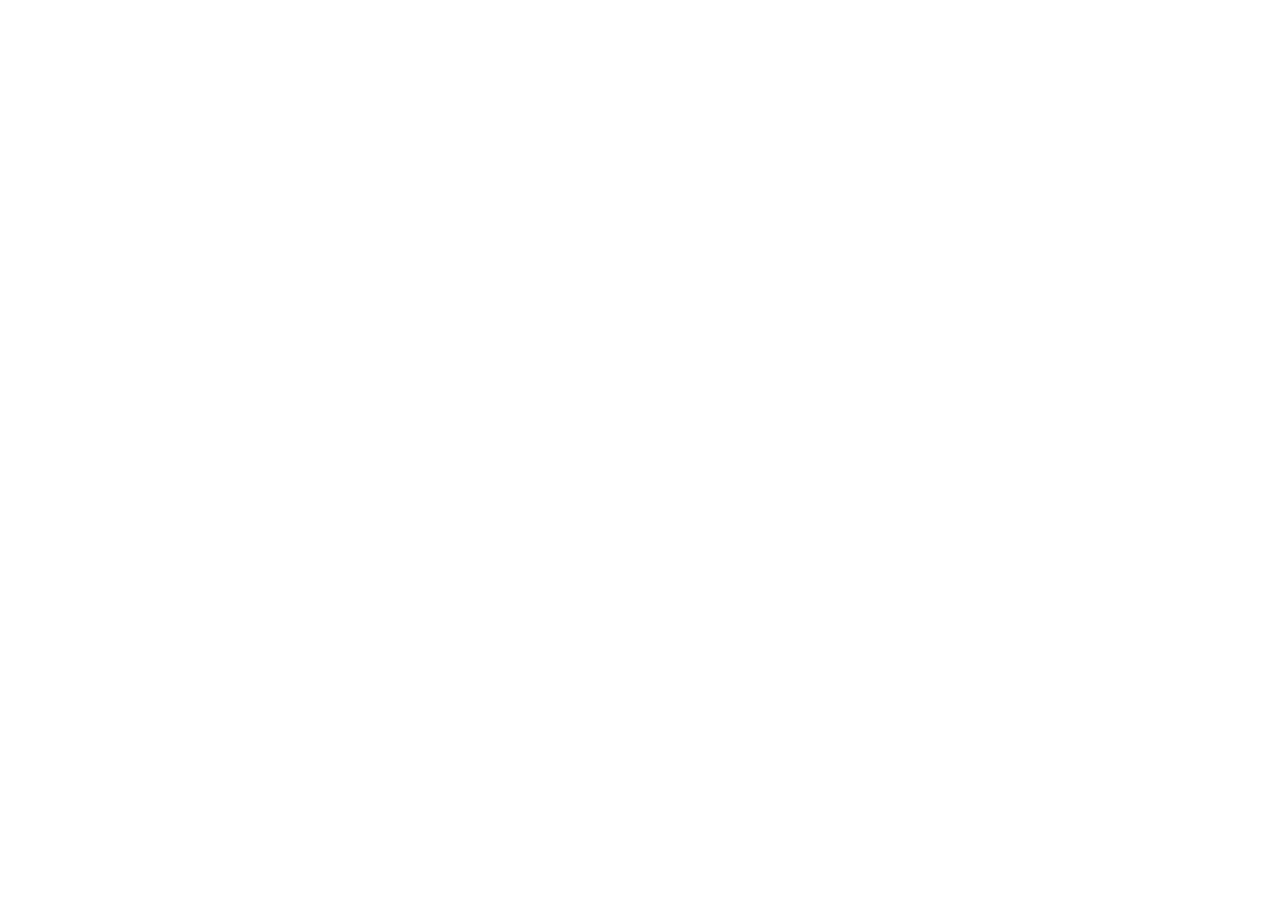
==== order-summary-component-main/index.html @ 2dbf4b98 "Initial commit" ====
<!DOCTYPE html>
<html lang="en">
<head>
  <meta charset="UTF-8">
  <meta name="viewport" content="width=device-width, initial-scale=1.0">
  <link rel="icon" type="image/png" sizes="32x32" href="./images/favicon-32x32.png">
  <title>Frontend Mentor | Order summary card</title>
</head>
<body>
</body>
</html>
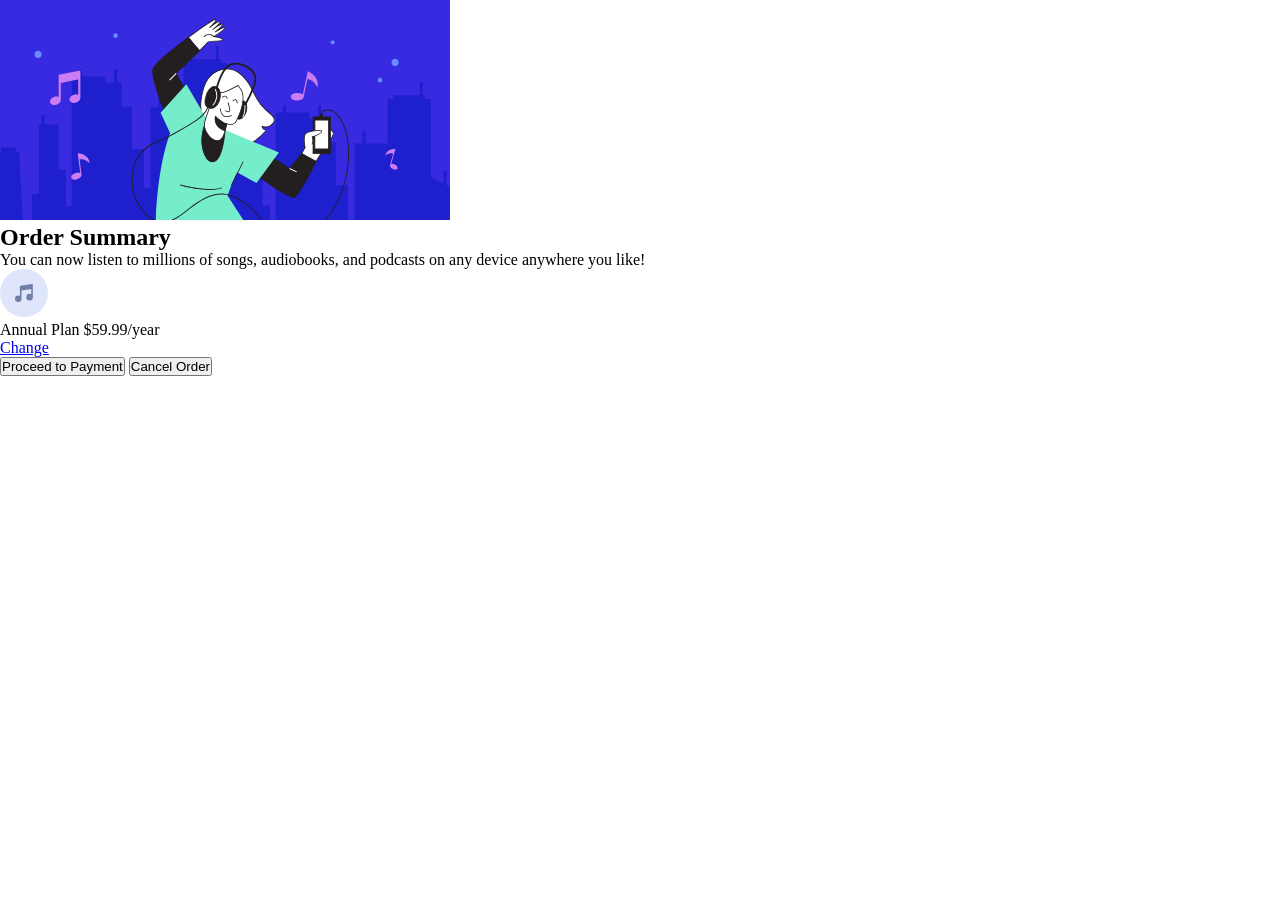
==== commit a9e90043: "HTML content added" ====
--- a/order-summary-component-main/index.html
+++ b/order-summary-component-main/index.html
@@ -4,8 +4,29 @@
   <meta charset="UTF-8">
   <meta name="viewport" content="width=device-width, initial-scale=1.0">
   <link rel="icon" type="image/png" sizes="32x32" href="./images/favicon-32x32.png">
+  <link rel="stylesheet"
+        href="./styles.css">
   <title>Frontend Mentor | Order summary card</title>
 </head>
 <body>
+<main>
+  <article class="card">
+    <img src="./images/illustration-hero.svg"
+         alt="illustration of a person dancing with headphones on in a green t shirt with black sleeve.">
+    <h1>Order Summary</h1>
+    <p>You can now listen to millions of songs, audiobooks, and podcasts on any
+         device anywhere you like!</p>
+    <div class="price-container">
+      <img src="./images/icon-music.svg" alt="music icon">
+      <div class="price">
+        <span>Annual Plan</span>
+        <span>$59.99/year</span>
+      </div>
+      <a href="#" class="btn">Change</a>
+    </div>
+    <button class="proceed-btn">Proceed to Payment</button>
+    <button class="cancel-btn">Cancel Order</button>
+  </article>
+</main>
 </body>
 </html>
--- a/order-summary-component-main/styles.css
+++ b/order-summary-component-main/styles.css
@@ -0,0 +1,42 @@
+/* Global Styles */
+ * {
+	 box-sizing : border-box;
+	 margin     : 0;
+	 padding    : 0;
+ }
+
+:root {
+	/* Primary Colours */
+	--blue-100 : hsl(225, 100%, 94%);
+	--blue-700 : hsl(245, 75%, 52%);
+	/* Neutral Colours */
+	--blue-50  : hsl(225, 100%, 98%);
+	--gray-600 : hsl(224, 23%, 55%);
+	--blue-950 : hsl(223, 47%, 23%);
+}
+
+/* red-hat-display-500 - latin */
+@font-face {
+	font-display : swap;
+	font-family  : "Red Hat Display";
+	font-style   : normal;
+	font-weight  : 500;
+	src          : url("../fonts/red-hat-display-v21-latin-500.woff2") format("woff2");
+}
+/* red-hat-display-700 - latin */
+@font-face {
+	font-display : swap;
+	font-family  : "Red Hat Display";
+	font-style   : normal;
+	font-weight  : 700;
+	src          : url("../fonts/red-hat-display-v21-latin-700.woff2") format("woff2");
+}
+/* red-hat-display-900 - latin */
+@font-face {
+	font-display : swap;
+	font-family  : "Red Hat Display";
+	font-style   : normal;
+	font-weight  : 900;
+	src          : url("../fonts/red-hat-display-v21-latin-900.woff2") format("woff2");
+}
+
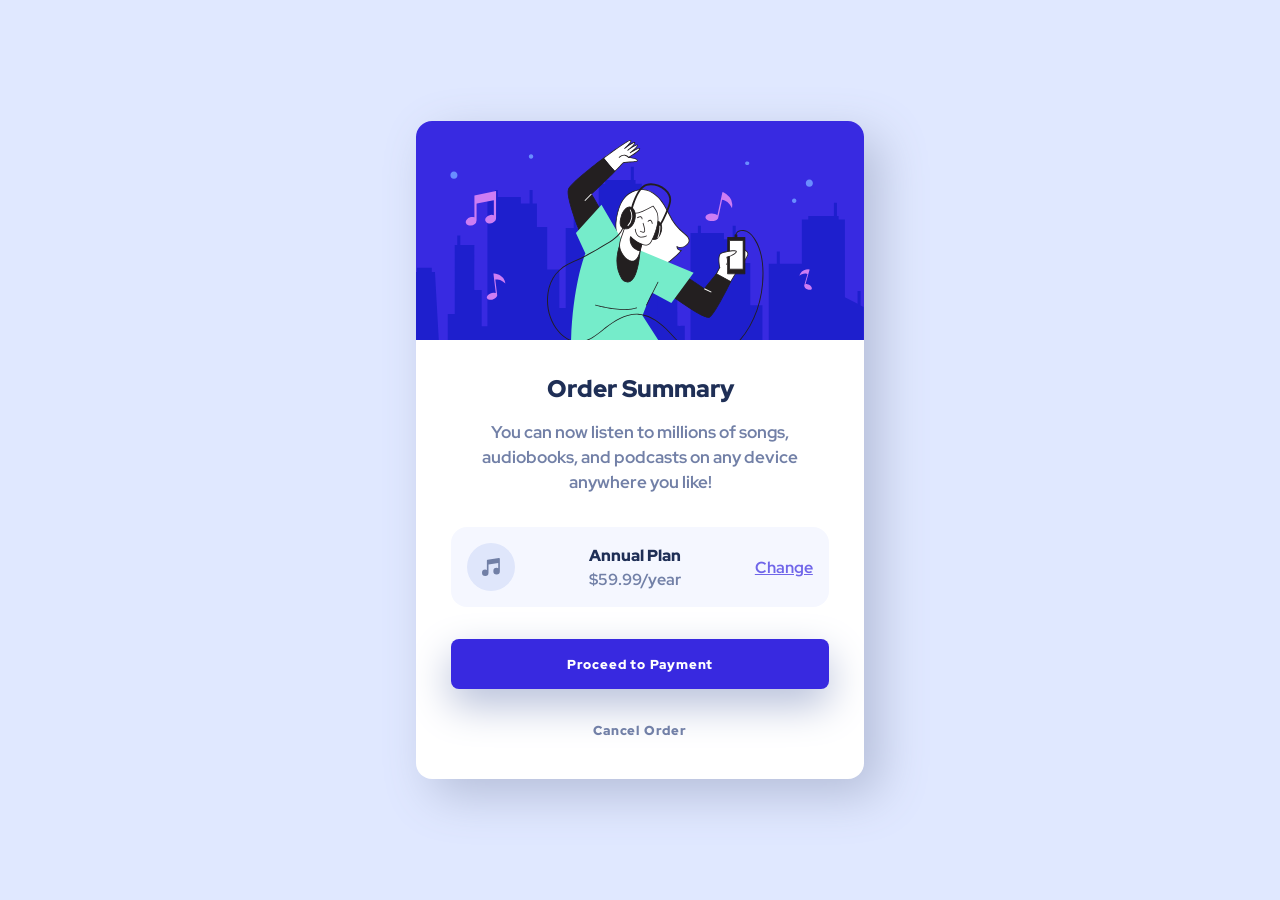
==== commit 673093cd: "CSS styling added" ====
--- a/order-summary-component-main/index.html
+++ b/order-summary-component-main/index.html
@@ -5,27 +5,31 @@
   <meta name="viewport" content="width=device-width, initial-scale=1.0">
   <link rel="icon" type="image/png" sizes="32x32" href="./images/favicon-32x32.png">
   <link rel="stylesheet"
-        href="./styles.css">
+        href="styles.css">
   <title>Frontend Mentor | Order summary card</title>
 </head>
 <body>
 <main>
   <article class="card">
-    <img src="./images/illustration-hero.svg"
+    <img class="hero-img" src="./images/illustration-hero.svg"
          alt="illustration of a person dancing with headphones on in a green t shirt with black sleeve.">
-    <h1>Order Summary</h1>
-    <p>You can now listen to millions of songs, audiobooks, and podcasts on any
+    <div class="card-text-container">
+      <h1>Order Summary</h1>
+      <p>You can now listen to millions of songs, audiobooks, and podcasts on any
          device anywhere you like!</p>
-    <div class="price-container">
-      <img src="./images/icon-music.svg" alt="music icon">
-      <div class="price">
-        <span>Annual Plan</span>
-        <span>$59.99/year</span>
+      <div class="price-container">
+        <img class="music-icn" src="./images/icon-music.svg" alt="music icon">
+        <div class="price">
+          <span class="plan">Annual Plan</span>
+          <span class="price">$59.99/year</span>
+        </div>
+        <a href="#" class="btn">Change</a>
       </div>
-      <a href="#" class="btn">Change</a>
+      <div class="btn-container">
+      <button class="proceed-btn">Proceed to Payment</button>
+      <button class="cancel-btn">Cancel Order</button>
+      </div>
     </div>
-    <button class="proceed-btn">Proceed to Payment</button>
-    <button class="cancel-btn">Cancel Order</button>
   </article>
 </main>
 </body>
--- a/order-summary-component-main/styles.css
+++ b/order-summary-component-main/styles.css
@@ -12,7 +12,9 @@
 	/* Neutral Colours */
 	--blue-50  : hsl(225, 100%, 98%);
 	--gray-600 : hsl(224, 23%, 55%);
+	--box-shadow: hsl(225 32% 78%);
 	--blue-950 : hsl(223, 47%, 23%);
+	--white: hsl(0, 0%, 100%);
 }
 
 /* red-hat-display-500 - latin */
@@ -21,7 +23,7 @@
 	font-family  : "Red Hat Display";
 	font-style   : normal;
 	font-weight  : 500;
-	src          : url("../fonts/red-hat-display-v21-latin-500.woff2") format("woff2");
+	src          : url("./fonts/red-hat-display-v21-latin-500.woff2") format("woff2");
 }
 /* red-hat-display-700 - latin */
 @font-face {
@@ -29,7 +31,7 @@
 	font-family  : "Red Hat Display";
 	font-style   : normal;
 	font-weight  : 700;
-	src          : url("../fonts/red-hat-display-v21-latin-700.woff2") format("woff2");
+	src          : url("./fonts/red-hat-display-v21-latin-700.woff2") format("woff2");
 }
 /* red-hat-display-900 - latin */
 @font-face {
@@ -37,6 +39,159 @@
 	font-family  : "Red Hat Display";
 	font-style   : normal;
 	font-weight  : 900;
-	src          : url("../fonts/red-hat-display-v21-latin-900.woff2") format("woff2");
+	src          : url("./fonts/red-hat-display-v21-latin-900.woff2") format("woff2");
+}
+/* || Typography */
+
+h1, p, span, button, a {
+	font-family: "Red Hat Display", Arial, Helvetica, sans-serif;
+	text-align: center;
 }
 
+h1, p {
+	margin-block-end: 1rem;
+}
+
+h1 {
+	color: var(
+	--blue-950,
+	);
+	font-size: 1.5rem;
+	font-weight: 900;
+}
+
+p {
+	color: var(--gray-600);
+	font-size: 1.05rem;
+	font-weight: bold;
+	line-height: 150%;
+	padding: 0 1rem 1rem 1rem;
+}
+
+.plan {
+	color: var(--blue-950);
+	font-weight: 900;
+}
+
+.price {
+	color: var(--gray-600);
+	font-weight: 700;
+}
+
+a {
+	color: var(--blue-700);
+	font-weight: 700;
+	transition: opacity 0.25s ease-in-out;
+}
+
+a {
+	opacity: 0.7;
+}
+
+button {
+	font-weight: 900;
+	letter-spacing: 0.05rem;
+}
+
+.proceed-btn {
+	color: var(--white);
+}
+
+.cancel-btn {
+	color: var(--gray-600);
+	transition: color 0.25s;
+}
+
+.cancel-btn:hover {
+	color: var(--blue-950);
+}
+
+/* || Main Styles */
+
+main {
+	align-items: center;
+	background-color: var(--blue-100);
+	display: flex;
+	height: 100vh;
+	justify-content: center;
+	width: 100%;
+}
+
+.card {
+	background-color: var(--white);
+	border-radius: 1rem;
+	box-shadow: 1rem 1rem 3rem var(--box-shadow);
+	overflow: hidden;
+	min-width: 22rem;
+	width: 22.5rem;
+}
+
+.hero-img {
+	width: 100%;
+}
+
+.card-text-container {
+	padding: 1.8rem 1.5rem 1rem 1.5rem;
+}
+
+.price-container {
+	align-items: center;
+	background-color: var(--blue-50);
+	border-radius: 1rem;
+	display: flex;
+	justify-content: space-between;
+	margin-block-end: 2rem;
+	padding: 1rem;
+}
+
+.price {
+	display: flex;
+	flex-direction: column;
+	gap: 0.2rem;
+	justify-content: flex-start;
+}
+a {
+	cursor: pointer;
+}
+
+.btn-container {
+	display: flex;
+	flex-direction: column;
+	gap: 1rem;
+	margin-block-end: 0.5rem;
+}
+
+button {
+	border: none;
+	border-radius: 0.5rem;
+	cursor: pointer;
+	padding: 1rem;
+}
+
+.proceed-btn {
+	background-color: var(--blue-700);
+	box-shadow: 0 1rem 2.5rem var(--box-shadow);
+	transition: opacity 0.25s ease-in-out;
+}
+
+.proceed-btn:hover {
+	opacity: 0.7;
+}
+
+.cancel-btn {
+	background-color: transparent;
+}
+
+/* || Media Query */
+
+@media screen and (min-width: 51.25rem) {
+	.card {
+		width: 28rem;
+	}
+
+	.card-text-container {
+	padding: 1.8rem 2.2rem 1rem 2.2rem;
+
+	}
+}
+
